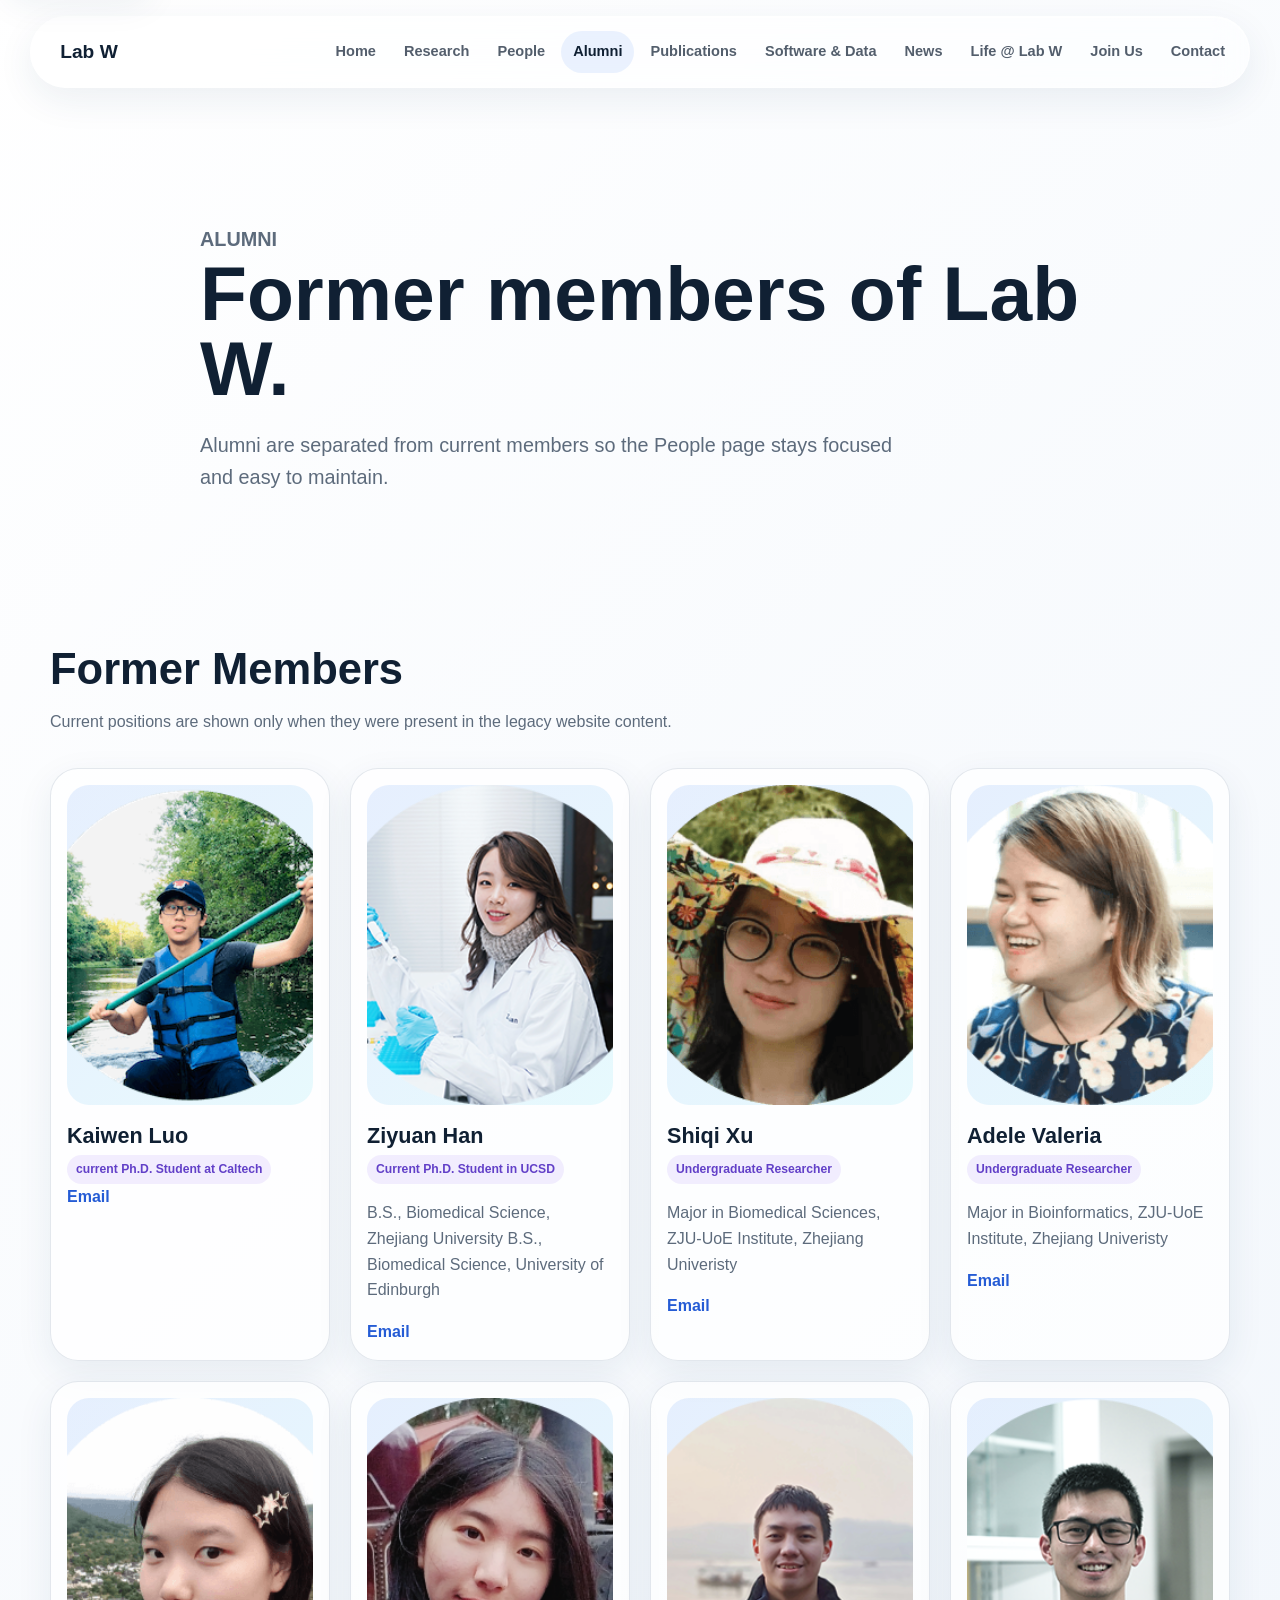
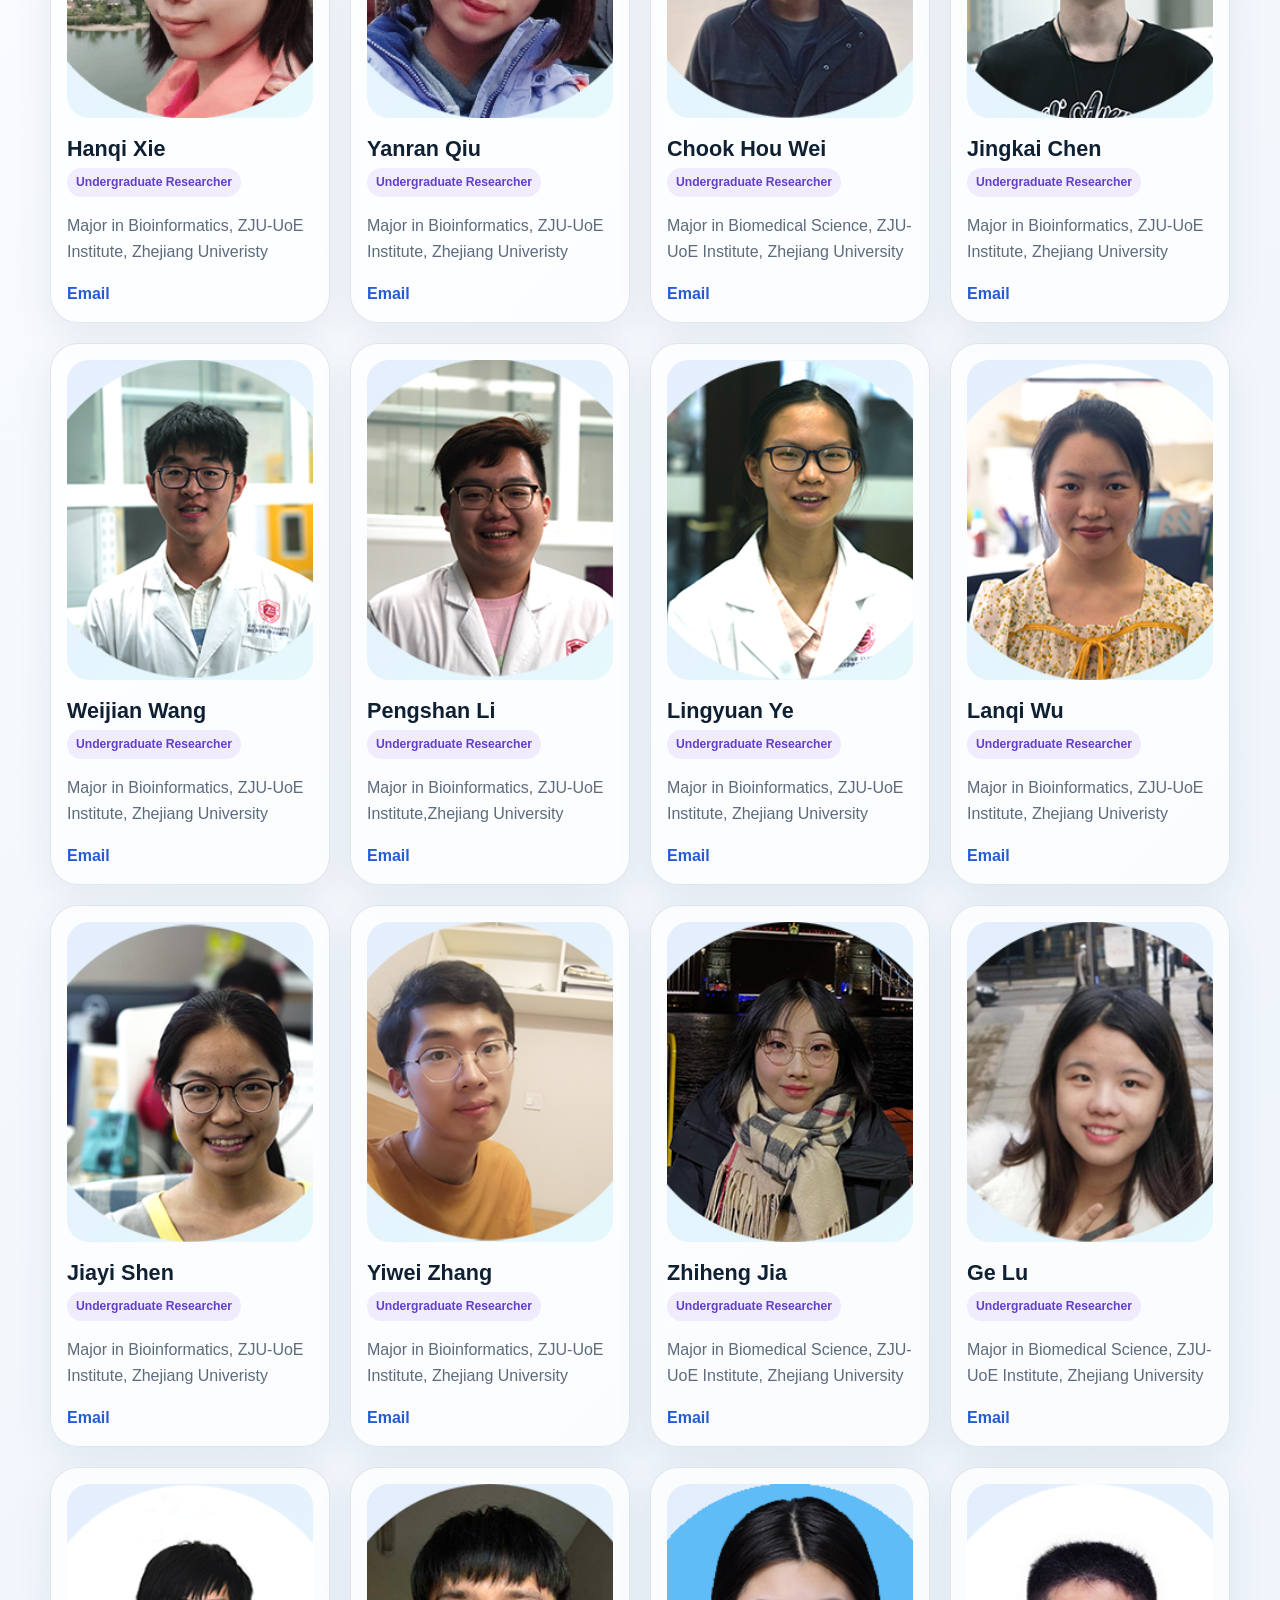
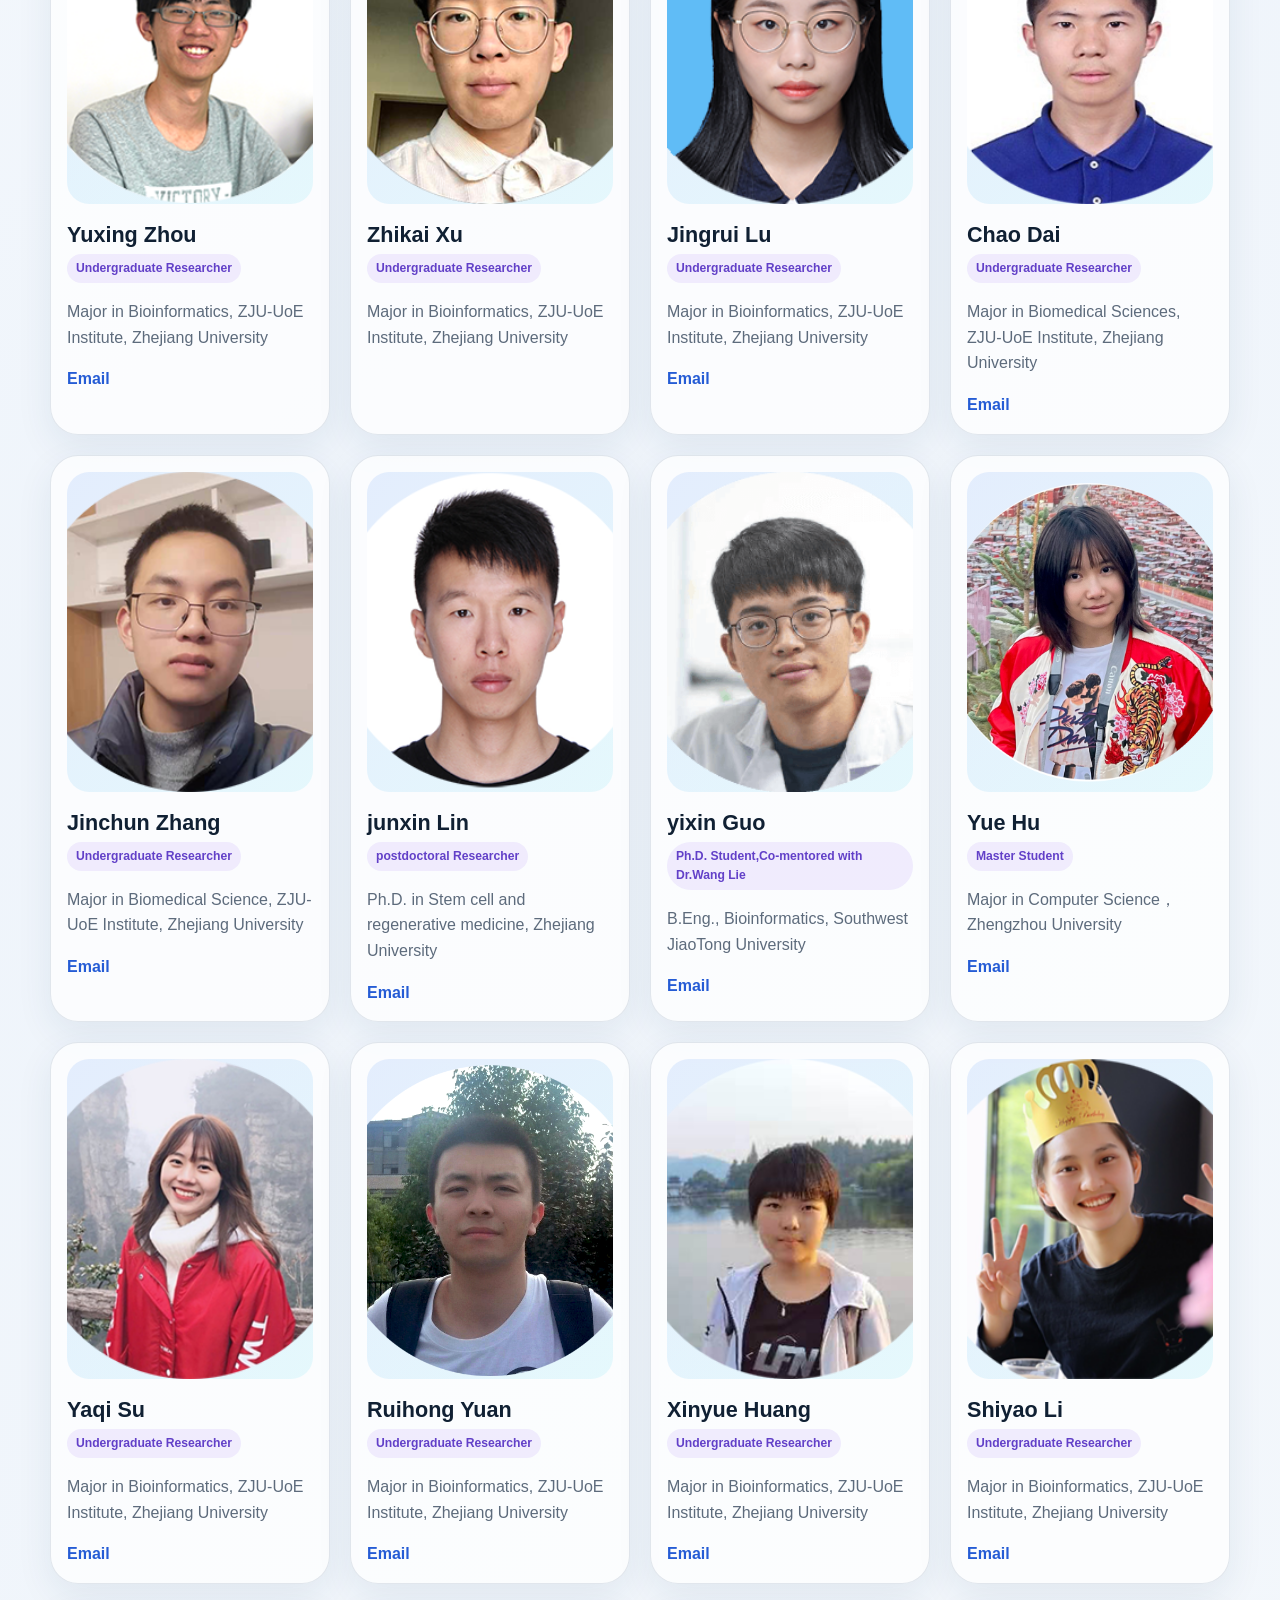
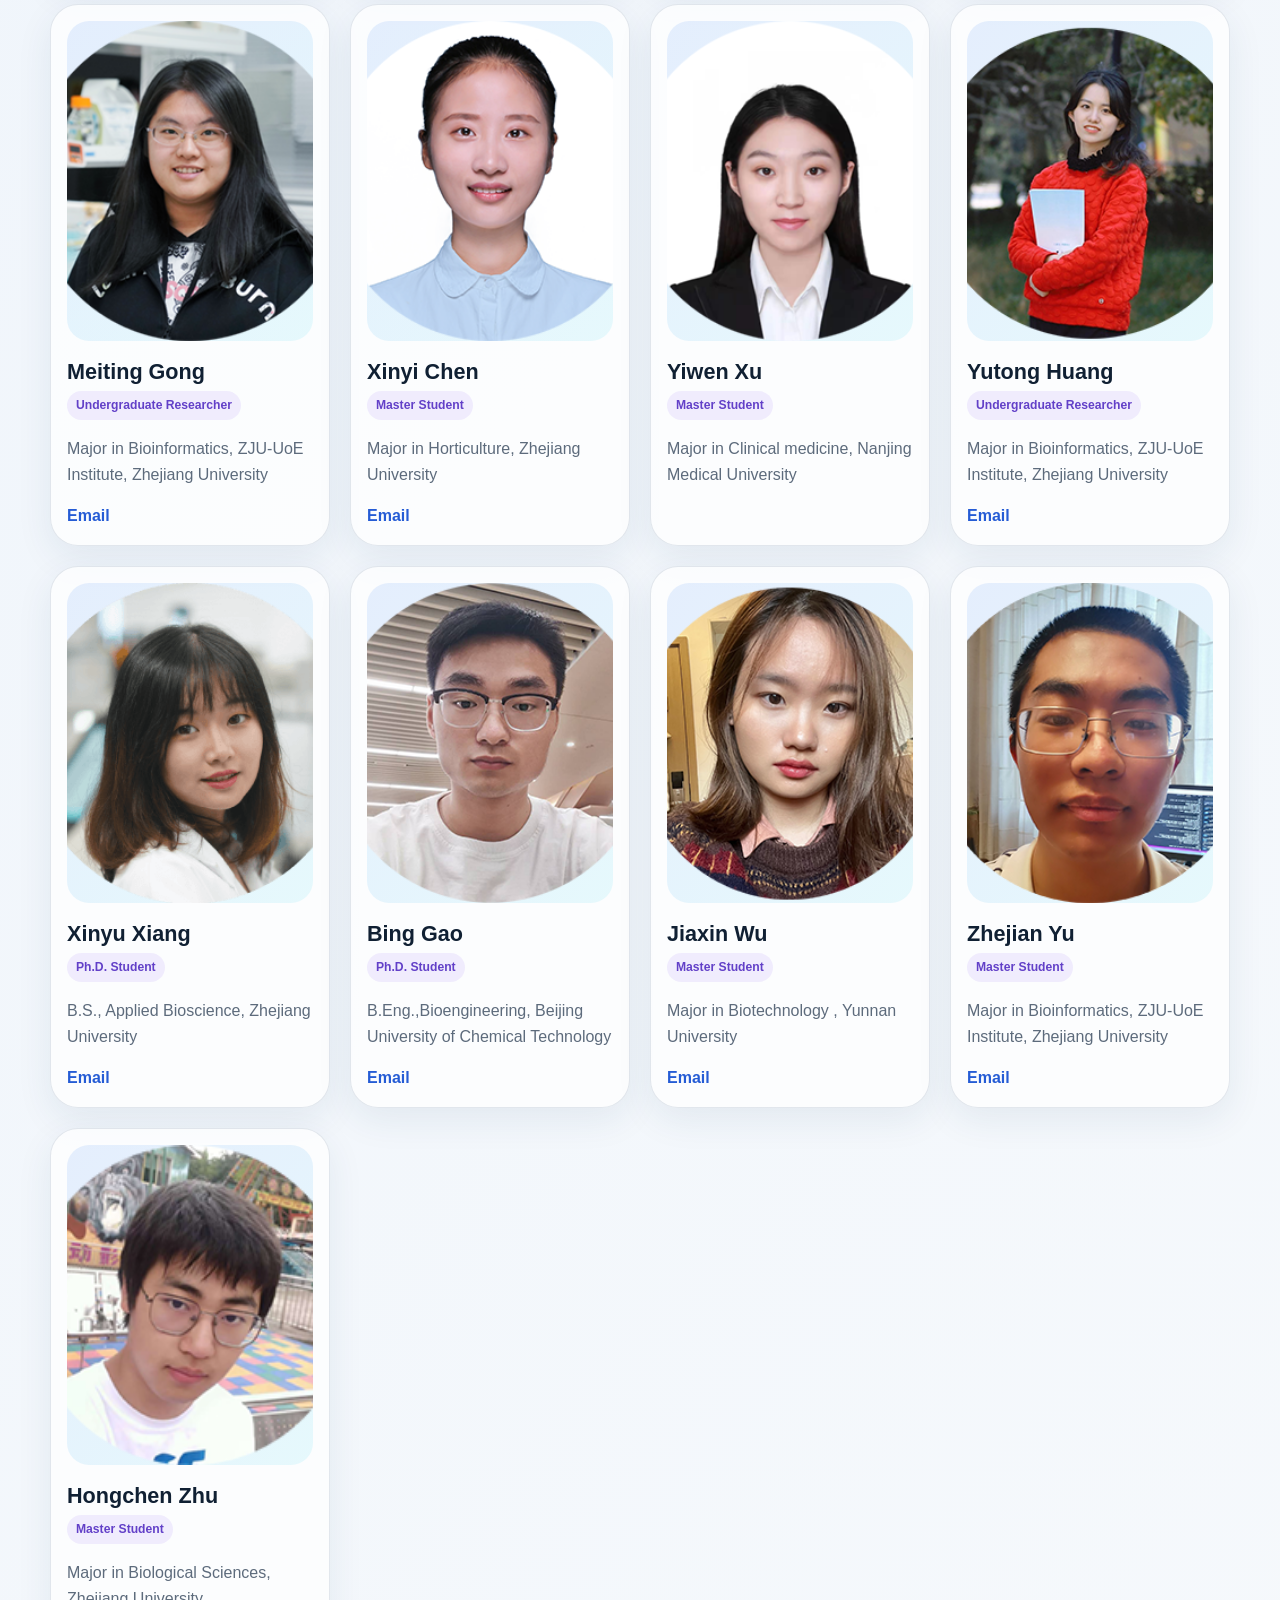
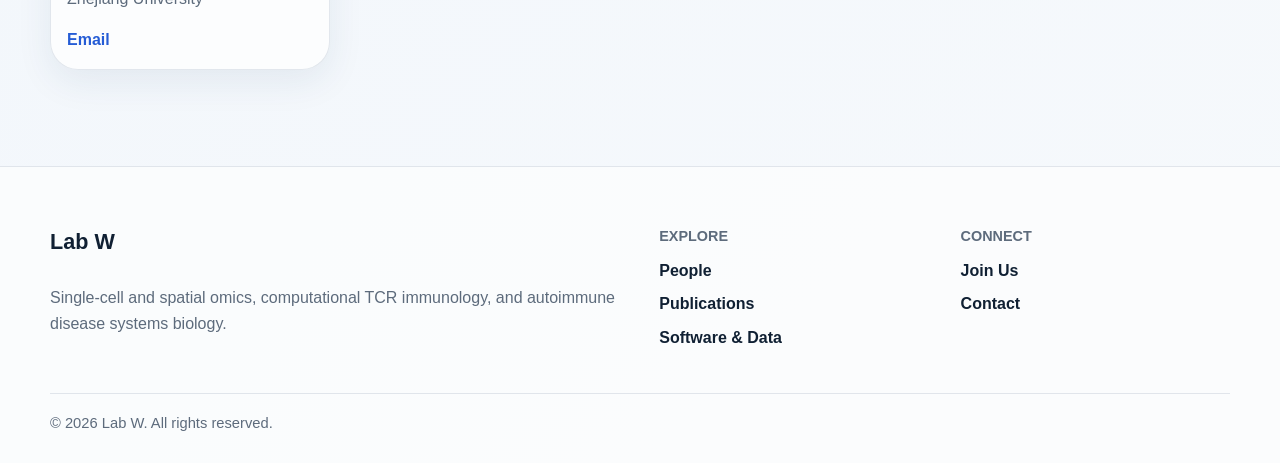
==== alumni.html @ 612c0d0c "Update Webpage v1" ====
<!doctype html>
<html lang="en">
  <head>
    <meta charset="utf-8">
    <meta name="viewport" content="width=device-width, initial-scale=1">
    <title>Alumni | Lab W</title>
    <meta name="description" content="Former members and alumni of Lab W.">
    <link rel="shortcut icon" href="img/lab_logo_19AFDD_200x200.png">
    <link rel="stylesheet" href="css/labw-modern.css">
    <script src="js/labw-site.js" defer></script>
  </head>
  <body data-page="alumni">
    <a class="skip-link" href="#main">Skip to content</a>
    <header class="site-header" data-site-header><nav class="nav-shell labw-glass-subtle" aria-label="Main navigation"><a class="wordmark" href="index.html">Lab W</a><button class="nav-toggle" type="button" aria-label="Open navigation" aria-expanded="false" aria-controls="site-nav"><span></span><span></span><span></span></button><div class="site-nav" id="site-nav"><a href="index.html">Home</a><a href="research.html">Research</a><a href="people.html">People</a><a href="alumni.html">Alumni</a><a href="publications.html">Publications</a><a href="software.html">Software &amp; Data</a><a href="news.html">News</a><a href="life.html">Life @ Lab W</a><a href="join.html">Join Us</a><a href="contact.html">Contact</a></div></nav></header>
    <main id="main">
      <section class="page-hero section-band"><div class="container narrow"><p class="eyebrow">Alumni</p><h1>Former members of Lab W.</h1><p>Alumni are separated from current members so the People page stays focused and easy to maintain.</p></div></section>
      <section class="section-band"><div class="container"><div class="section-heading"><h2>Former Members</h2><p>Current positions are shown only when they were present in the legacy website content.</p></div><div id="alumni-list" class="people-grid"><p class="fallback">Loading alumni...</p></div></div></section>
    </main>
    <footer class="site-footer"><div class="container footer-grid"><div><a class="footer-brand" href="index.html">Lab W</a><p>Single-cell and spatial omics, computational TCR immunology, and autoimmune disease systems biology.</p></div><div><h2>Explore</h2><a href="people.html">People</a><a href="publications.html">Publications</a><a href="software.html">Software &amp; Data</a></div><div><h2>Connect</h2><a href="join.html">Join Us</a><a href="contact.html">Contact</a></div></div><div class="container footer-bottom"><span>© <span data-current-year>2026</span> Lab W. All rights reserved.</span></div></footer>
  </body>
</html>
---- css/labw-modern.css ----
:root {
  --labw-bg: #f7f9fc;
  --labw-bg-soft: #eef4fb;
  --labw-text: #102033;
  --labw-muted: #5d6b7c;
  --labw-line: rgba(34, 68, 110, 0.12);
  --labw-blue: #3b82f6;
  --labw-cyan: #22d3ee;
  --labw-violet: #8b5cf6;
  --labw-green: #14b8a6;
  --labw-glass: rgba(255, 255, 255, 0.58);
  --labw-glass-strong: rgba(255, 255, 255, 0.78);
  --labw-shadow: 0 24px 70px rgba(35, 58, 95, 0.14);
  --labw-shadow-soft: 0 12px 36px rgba(30, 58, 100, 0.08);
  --labw-radius-lg: 28px;
  --labw-radius-md: 20px;
  --labw-radius-pill: 999px;
  --labw-max: 1180px;
}

* {
  box-sizing: border-box;
}

html {
  scroll-behavior: smooth;
}

body {
  margin: 0;
  color: var(--labw-text);
  background:
    linear-gradient(135deg, rgba(255,255,255,0.98), rgba(238,244,251,0.9) 48%, rgba(246,249,252,0.96)),
    var(--labw-bg);
  font-family: -apple-system, BlinkMacSystemFont, "Inter", "Segoe UI", "Noto Sans CJK SC", "PingFang SC", "Microsoft YaHei", sans-serif;
  line-height: 1.6;
  letter-spacing: 0;
  min-width: 320px;
}

body.nav-open {
  overflow: hidden;
}

img {
  display: block;
  max-width: 100%;
}

a {
  color: inherit;
  text-decoration: none;
}

a:focus-visible,
button:focus-visible,
input:focus-visible,
select:focus-visible {
  outline: 3px solid rgba(59, 130, 246, 0.45);
  outline-offset: 3px;
}

code {
  padding: 0.1rem 0.35rem;
  border-radius: 7px;
  background: rgba(59, 130, 246, 0.1);
  color: #1e4fd7;
  font-size: 0.92em;
}

.skip-link {
  position: fixed;
  top: 10px;
  left: 10px;
  z-index: 1000;
  transform: translateY(-140%);
  padding: 0.75rem 1rem;
  border-radius: 10px;
  background: #fff;
  color: var(--labw-text);
  box-shadow: var(--labw-shadow-soft);
}

.skip-link:focus {
  transform: translateY(0);
}

.container {
  width: min(var(--labw-max), calc(100% - 40px));
  margin-inline: auto;
}

.container.narrow {
  max-width: 880px;
}

.section-band {
  position: relative;
  padding: 96px 0;
}

.section-soft {
  background:
    linear-gradient(180deg, rgba(255,255,255,0.28), rgba(238,244,251,0.56)),
    linear-gradient(90deg, rgba(59,130,246,0.04), rgba(34,211,238,0.04), rgba(139,92,246,0.04));
}

.labw-glass {
  background: linear-gradient(135deg, rgba(255,255,255,0.82), rgba(255,255,255,0.42));
  backdrop-filter: blur(22px) saturate(150%);
  -webkit-backdrop-filter: blur(22px) saturate(150%);
  border: 1px solid rgba(255,255,255,0.62);
  box-shadow:
    0 20px 60px rgba(30, 58, 100, 0.12),
    inset 0 1px 0 rgba(255,255,255,0.75);
}

.labw-glass-subtle {
  background: rgba(255,255,255,0.54);
  backdrop-filter: blur(14px) saturate(135%);
  -webkit-backdrop-filter: blur(14px) saturate(135%);
  border: 1px solid rgba(255,255,255,0.5);
  box-shadow:
    0 12px 36px rgba(30, 58, 100, 0.08),
    inset 0 1px 0 rgba(255,255,255,0.65);
}

.labw-liquid-border {
  position: relative;
  overflow: hidden;
}

.labw-liquid-border::before {
  content: "";
  position: absolute;
  inset: 0;
  border-radius: inherit;
  padding: 1px;
  background: linear-gradient(135deg, rgba(255,255,255,0.85), rgba(59,130,246,0.18), rgba(139,92,246,0.16), rgba(255,255,255,0.65));
  -webkit-mask:
    linear-gradient(#fff 0 0) content-box,
    linear-gradient(#fff 0 0);
  -webkit-mask-composite: xor;
  mask-composite: exclude;
  pointer-events: none;
}

.site-header {
  position: sticky;
  top: 0;
  z-index: 50;
  padding: 16px 0;
}

.nav-shell {
  width: min(1220px, calc(100% - 32px));
  margin-inline: auto;
  min-height: 64px;
  padding: 10px 12px 10px 18px;
  border-radius: var(--labw-radius-pill);
  display: flex;
  align-items: center;
  gap: 18px;
}

.wordmark,
.footer-brand {
  font-weight: 800;
  letter-spacing: 0;
}

.wordmark {
  flex: 0 0 auto;
  font-size: 1.2rem;
  padding: 0.6rem 0.7rem;
}

.site-nav {
  display: flex;
  align-items: center;
  justify-content: flex-end;
  gap: 4px;
  width: 100%;
}

.site-nav a {
  border-radius: var(--labw-radius-pill);
  padding: 0.58rem 0.75rem;
  color: rgba(16, 32, 51, 0.72);
  font-size: 0.91rem;
  font-weight: 650;
  white-space: nowrap;
  transition: background-color 180ms ease, color 180ms ease, transform 180ms ease;
}

.site-nav a:hover,
.site-nav a[aria-current="page"] {
  background: rgba(59, 130, 246, 0.1);
  color: var(--labw-text);
}

.nav-toggle {
  display: none;
  width: 44px;
  height: 44px;
  margin-left: auto;
  border: 0;
  border-radius: 50%;
  background: rgba(255,255,255,0.72);
  color: var(--labw-text);
  cursor: pointer;
}

.nav-toggle span {
  display: block;
  width: 18px;
  height: 2px;
  margin: 4px auto;
  border-radius: 2px;
  background: currentColor;
  transition: transform 180ms ease, opacity 180ms ease;
}

.nav-toggle[aria-expanded="true"] span:nth-child(1) {
  transform: translateY(6px) rotate(45deg);
}

.nav-toggle[aria-expanded="true"] span:nth-child(2) {
  opacity: 0;
}

.nav-toggle[aria-expanded="true"] span:nth-child(3) {
  transform: translateY(-6px) rotate(-45deg);
}

.hero {
  min-height: calc(100vh - 96px);
  display: grid;
  align-items: center;
  padding-top: 56px;
  overflow: hidden;
}

.hero-bg {
  position: absolute;
  inset: -80px 0 auto 0;
  height: 760px;
  pointer-events: none;
  background:
    linear-gradient(120deg, rgba(59,130,246,0.13), rgba(34,211,238,0.1) 42%, rgba(139,92,246,0.1)),
    linear-gradient(180deg, rgba(255,255,255,0.95), rgba(247,249,252,0));
  clip-path: polygon(0 0, 100% 0, 100% 82%, 0 100%);
}

.hero-grid {
  position: relative;
  display: grid;
  grid-template-columns: minmax(0, 1fr) minmax(360px, 0.82fr);
  align-items: center;
  gap: 56px;
}

.eyebrow,
.section-kicker {
  margin: 0 0 14px;
  color: #2760d8;
  font-size: 0.78rem;
  font-weight: 800;
  letter-spacing: 0;
  text-transform: uppercase;
}

.hero h1,
.page-hero h1 {
  margin: 0;
  font-size: clamp(3.9rem, 9vw, 8.6rem);
  line-height: 0.88;
  letter-spacing: 0;
}

.hero-headline {
  margin: 26px 0 0;
  max-width: 760px;
  font-size: clamp(2.1rem, 4vw, 4.25rem);
  line-height: 1.02;
  font-weight: 790;
  letter-spacing: 0;
}

.hero-subtitle,
.page-hero p {
  max-width: 720px;
  margin: 24px 0 0;
  color: var(--labw-muted);
  font-size: clamp(1.02rem, 1.6vw, 1.24rem);
}

.hero-actions,
.card-actions {
  display: flex;
  flex-wrap: wrap;
  gap: 12px;
  margin-top: 32px;
}

.button {
  min-height: 44px;
  display: inline-flex;
  align-items: center;
  justify-content: center;
  border-radius: var(--labw-radius-pill);
  padding: 0.8rem 1.1rem;
  font-weight: 760;
  transition: transform 190ms ease, box-shadow 190ms ease, background-color 190ms ease;
}

.button:hover,
.feature-card:hover,
.resource-card:hover,
.person-card:hover,
.news-card:hover,
.publication-card:hover,
.gallery-item:hover {
  transform: translateY(-4px);
}

.button-primary {
  background: linear-gradient(135deg, var(--labw-blue), #5b6cff);
  color: white;
  box-shadow: 0 14px 30px rgba(59, 130, 246, 0.28);
}

.button-secondary {
  background: rgba(255,255,255,0.76);
  border: 1px solid var(--labw-line);
  color: var(--labw-text);
}

.button-ghost,
.text-link {
  color: #255cd5;
  font-weight: 760;
}

.atlas-visual {
  position: relative;
  min-height: 520px;
  border-radius: 34px;
}

.atlas-visual svg {
  width: 100%;
  height: 100%;
  min-height: 430px;
  opacity: 0.96;
}

.atlas-spots circle {
  fill: rgba(59, 130, 246, 0.56);
  filter: drop-shadow(0 10px 14px rgba(59,130,246,0.16));
}

.atlas-spots circle:nth-child(3n) {
  fill: rgba(34, 211, 238, 0.58);
}

.atlas-spots circle:nth-child(4n) {
  fill: rgba(139, 92, 246, 0.5);
}

.atlas-mini circle {
  fill: rgba(16, 32, 51, 0.24);
}

.atlas-label,
.atlas-panel {
  position: absolute;
  border: 1px solid rgba(255,255,255,0.68);
  background: rgba(255,255,255,0.7);
  backdrop-filter: blur(10px) saturate(140%);
  -webkit-backdrop-filter: blur(10px) saturate(140%);
  box-shadow: var(--labw-shadow-soft);
}

.atlas-label {
  border-radius: var(--labw-radius-pill);
  padding: 0.48rem 0.74rem;
  color: rgba(16,32,51,0.72);
  font-size: 0.84rem;
  font-weight: 760;
}

.label-one { top: 18%; left: 12%; }
.label-two { top: 13%; right: 14%; }
.label-three { bottom: 28%; left: 18%; }
.label-four { bottom: 17%; right: 16%; }

.atlas-panel {
  border-radius: 18px;
  padding: 0.85rem 1rem;
}

.atlas-panel span {
  display: block;
  color: var(--labw-muted);
  font-size: 0.78rem;
}

.atlas-panel strong {
  display: block;
  margin-top: 2px;
  font-size: 0.98rem;
}

.panel-one { top: 30%; right: 8%; }
.panel-two { bottom: 9%; left: 10%; }

.section-heading {
  max-width: 820px;
  margin-bottom: 34px;
}

.section-heading.split {
  max-width: none;
  display: flex;
  justify-content: space-between;
  align-items: end;
  gap: 24px;
}

.section-heading h2,
.people-preview h2,
.join-preview h2,
.legacy-note h2 {
  margin: 0;
  font-size: clamp(2rem, 3.4vw, 3.3rem);
  line-height: 1.08;
  letter-spacing: 0;
}

.section-heading p,
.people-preview p,
.join-preview p,
.legacy-note p {
  color: var(--labw-muted);
}

.feature-grid,
.card-grid,
.news-grid,
.people-grid,
.gallery-grid,
.compact-grid,
.join-grid,
.contact-grid,
.research-related-grid {
  display: grid;
  gap: 20px;
}

.feature-grid.three,
.card-grid,
.news-grid {
  grid-template-columns: repeat(3, minmax(0, 1fr));
}

.feature-card,
.resource-card,
.person-card,
.news-card,
.publication-card,
.gallery-album,
.gallery-item,
.research-direction,
.legacy-note,
.people-preview,
.join-preview,
.join-grid > article,
.contact-grid > article {
  border-radius: var(--labw-radius-lg);
  transition: transform 200ms ease, box-shadow 200ms ease;
}

.feature-card,
.resource-card,
.news-card,
.publication-card,
.legacy-note,
.people-preview,
.join-preview,
.join-grid > article,
.contact-grid > article {
  padding: 28px;
}

.feature-card {
  position: relative;
  min-height: 300px;
}

.card-mark {
  display: inline-flex;
  align-items: center;
  justify-content: center;
  width: 44px;
  height: 44px;
  border-radius: 15px;
  background: rgba(59,130,246,0.1);
  color: #2459cf;
  font-weight: 820;
}

.feature-card h3,
.resource-card h3,
.news-card h3,
.publication-card h3,
.person-card h3,
.research-direction h2 {
  margin: 18px 0 10px;
  font-size: 1.35rem;
  line-height: 1.2;
}

.feature-card p,
.resource-card p,
.news-card p,
.publication-card p,
.person-card p {
  color: var(--labw-muted);
}

.focus-pill,
.tag-row span,
.publication-tags span,
.resource-card .type,
.news-card .date,
.person-role,
.todo-note {
  display: inline-flex;
  align-items: center;
  width: fit-content;
  border-radius: var(--labw-radius-pill);
  padding: 0.3rem 0.56rem;
  background: rgba(59,130,246,0.1);
  color: #255cd5;
  font-size: 0.76rem;
  font-weight: 760;
}

.focus-pill {
  position: absolute;
  top: 24px;
  right: 24px;
  background: rgba(20,184,166,0.14);
  color: #0d8076;
}

.tag-row,
.publication-tags,
.resource-tags {
  display: flex;
  flex-wrap: wrap;
  gap: 8px;
  margin: 18px 0;
}

.feature-card a,
.resource-card a,
.publication-card a,
.news-card a,
.person-links a,
.link-list a {
  color: #255cd5;
  font-weight: 760;
}

.publication-preview {
  display: grid;
  grid-template-columns: repeat(2, minmax(0, 1fr));
  gap: 18px;
}

.publication-card {
  border: 1px solid var(--labw-line);
  background: rgba(255,255,255,0.72);
}

.publication-card h3 {
  margin-top: 0;
  font-size: 1.1rem;
}

.publication-meta {
  color: var(--labw-muted);
  font-weight: 650;
}

.publication-list {
  display: grid;
  gap: 16px;
  margin-top: 24px;
}

.publication-list .publication-card {
  padding: 24px;
}

.resource-card {
  min-height: 270px;
}

.resource-card .type {
  background: rgba(34,211,238,0.13);
  color: #0a7182;
}

.news-card {
  min-height: 230px;
}

.news-card img,
.gallery-item img {
  width: 100%;
  aspect-ratio: 16 / 10;
  object-fit: cover;
  border-radius: 18px;
  margin-bottom: 16px;
  background: var(--labw-bg-soft);
}

.compact-grid {
  grid-template-columns: 1.15fr 0.85fr;
}

.page-hero {
  padding: 96px 0 56px;
}

.page-hero h1 {
  font-size: clamp(2.7rem, 6vw, 5.7rem);
  line-height: 0.98;
}

.research-stack {
  display: grid;
  gap: 24px;
}

.research-direction {
  display: grid;
  grid-template-columns: 78px 1fr;
  gap: 24px;
  padding: 32px;
}

.direction-index {
  width: 60px;
  height: 60px;
  border-radius: 18px;
  display: grid;
  place-items: center;
  background: rgba(59,130,246,0.1);
  color: #2459cf;
  font-weight: 840;
}

.research-core .direction-index {
  background: rgba(20,184,166,0.13);
  color: #0d8076;
}

.direction-grid {
  display: grid;
  grid-template-columns: repeat(2, minmax(0, 1fr));
  gap: 18px;
  margin-top: 24px;
}

.direction-grid h3,
.research-related-grid h3,
.join-grid h2,
.contact-grid h2 {
  margin: 0 0 8px;
  font-size: 1rem;
}

.direction-grid p {
  margin: 0;
  color: var(--labw-muted);
}

.research-related-grid {
  grid-template-columns: repeat(2, minmax(0, 1fr));
}

.mini-list {
  display: grid;
  gap: 12px;
}

.mini-item {
  padding: 18px;
  border-radius: 18px;
  background: rgba(255,255,255,0.72);
  border: 1px solid var(--labw-line);
}

.people-group {
  margin-bottom: 46px;
}

.people-group h2 {
  margin: 0 0 20px;
  font-size: clamp(1.65rem, 3vw, 2.35rem);
}

.people-grid {
  grid-template-columns: repeat(4, minmax(0, 1fr));
}

.person-card {
  padding: 16px;
  background: rgba(255,255,255,0.72);
  border: 1px solid var(--labw-line);
  box-shadow: var(--labw-shadow-soft);
}

.person-photo,
.person-placeholder {
  width: 100%;
  aspect-ratio: 1 / 1;
  border-radius: 22px;
  object-fit: cover;
  background: linear-gradient(135deg, rgba(59,130,246,0.12), rgba(34,211,238,0.1));
}

.person-placeholder {
  display: grid;
  place-items: center;
  color: #255cd5;
  font-size: 2rem;
  font-weight: 820;
}

.person-card h3 {
  margin-bottom: 6px;
}

.person-role {
  background: rgba(139,92,246,0.1);
  color: #6240c8;
}

.person-links {
  display: flex;
  flex-wrap: wrap;
  gap: 10px;
}

.show-more {
  margin-top: 18px;
}

.filters {
  display: grid;
  grid-template-columns: 1.4fr minmax(150px, 0.45fr) minmax(180px, 0.65fr);
  gap: 12px;
  align-items: end;
  padding: 18px;
  border-radius: 24px;
}

.filters label {
  position: absolute;
  width: 1px;
  height: 1px;
  overflow: hidden;
  clip: rect(0 0 0 0);
}

.filters input,
.filters select {
  width: 100%;
  min-height: 46px;
  border: 1px solid var(--labw-line);
  border-radius: var(--labw-radius-pill);
  padding: 0 1rem;
  background: rgba(255,255,255,0.82);
  color: var(--labw-text);
  font: inherit;
}

.news-list {
  display: grid;
  gap: 14px;
  margin-top: 24px;
}

.news-list .news-card {
  min-height: auto;
  display: grid;
  grid-template-columns: 180px 1fr;
  gap: 18px;
  align-items: start;
}

.news-list .news-card:not(:has(img)) {
  display: block;
}

.gallery-album {
  margin-bottom: 54px;
}

.gallery-album h2 {
  margin: 0 0 8px;
  font-size: clamp(1.7rem, 3vw, 2.45rem);
}

.gallery-album p {
  color: var(--labw-muted);
}

.gallery-grid {
  grid-template-columns: repeat(4, minmax(0, 1fr));
  margin-top: 20px;
}

.gallery-item {
  padding: 10px;
  background: rgba(255,255,255,0.65);
  border: 1px solid var(--labw-line);
  box-shadow: var(--labw-shadow-soft);
}

.gallery-item img {
  aspect-ratio: 1 / 0.78;
  margin: 0;
}

.gallery-caption {
  padding: 10px 4px 4px;
  color: var(--labw-muted);
  font-size: 0.92rem;
}

.join-grid,
.contact-grid {
  grid-template-columns: repeat(3, minmax(0, 1fr));
}

.join-apply {
  grid-column: span 1;
}

.check-list {
  margin: 14px 0 0;
  padding: 0;
  list-style: none;
  display: grid;
  gap: 10px;
}

.check-list li {
  position: relative;
  padding-left: 24px;
  color: var(--labw-muted);
}

.check-list li::before {
  content: "";
  position: absolute;
  left: 0;
  top: 0.6em;
  width: 10px;
  height: 10px;
  border-radius: 50%;
  background: linear-gradient(135deg, var(--labw-blue), var(--labw-cyan));
}

.contact-grid {
  grid-template-columns: 1fr 1fr;
}

.link-list {
  display: grid;
  gap: 12px;
}

.fallback,
.empty-state,
.todo-note {
  color: var(--labw-muted);
}

.site-footer {
  padding: 58px 0 28px;
  background: rgba(255,255,255,0.62);
  border-top: 1px solid var(--labw-line);
}

.footer-grid {
  display: grid;
  grid-template-columns: 1.5fr 0.7fr 0.7fr;
  gap: 32px;
}

.footer-brand {
  display: inline-flex;
  margin-bottom: 10px;
  font-size: 1.35rem;
}

.site-footer h2 {
  margin: 0 0 10px;
  font-size: 0.9rem;
  text-transform: uppercase;
  color: var(--labw-muted);
}

.site-footer p,
.footer-bottom {
  color: var(--labw-muted);
}

.site-footer a:not(.footer-brand) {
  display: block;
  margin: 8px 0;
  color: var(--labw-text);
  font-weight: 650;
}

.footer-bottom {
  margin-top: 34px;
  padding-top: 18px;
  border-top: 1px solid var(--labw-line);
  font-size: 0.92rem;
}

@media (max-width: 1120px) {
  .site-nav a {
    padding-inline: 0.55rem;
    font-size: 0.86rem;
  }

  .hero-grid {
    grid-template-columns: 1fr;
  }

  .atlas-visual {
    min-height: 420px;
  }

  .people-grid,
  .gallery-grid {
    grid-template-columns: repeat(3, minmax(0, 1fr));
  }
}

@media (max-width: 900px) {
  .section-band {
    padding: 72px 0;
  }

  .site-header {
    padding: 10px 0;
  }

  .nav-shell {
    border-radius: 24px;
    align-items: flex-start;
    flex-wrap: wrap;
  }

  .nav-toggle {
    display: block;
  }

  .site-nav {
    display: none;
    width: 100%;
    padding: 8px 0 4px;
  }

  body.nav-open .site-nav {
    display: grid;
    gap: 4px;
  }

  .site-nav a {
    min-height: 44px;
    padding: 0.76rem 0.85rem;
    font-size: 1rem;
  }

  .feature-grid.three,
  .card-grid,
  .news-grid,
  .publication-preview,
  .compact-grid,
  .research-related-grid,
  .join-grid,
  .contact-grid {
    grid-template-columns: 1fr;
  }

  .section-heading.split {
    display: block;
  }

  .section-heading.split .text-link {
    display: inline-flex;
    margin-top: 12px;
  }

  .direction-grid,
  .filters {
    grid-template-columns: 1fr;
  }

  .news-list .news-card {
    display: block;
  }

  .news-list .news-card img {
    max-width: 100%;
  }

  .footer-grid {
    grid-template-columns: 1fr;
  }
}

@media (max-width: 640px) {
  .container {
    width: min(100% - 28px, var(--labw-max));
  }

  .hero {
    min-height: auto;
    padding-top: 42px;
  }

  .hero h1 {
    font-size: clamp(3.25rem, 18vw, 5.2rem);
  }

  .hero-headline {
    font-size: clamp(2rem, 10vw, 3rem);
  }

  .hero-actions {
    flex-direction: column;
  }

  .button {
    width: 100%;
  }

  .atlas-visual {
    min-height: 360px;
    border-radius: 24px;
  }

  .atlas-panel {
    display: none;
  }

  .atlas-label {
    font-size: 0.72rem;
  }

  .people-grid,
  .gallery-grid {
    grid-template-columns: repeat(2, minmax(0, 1fr));
  }

  .research-direction {
    grid-template-columns: 1fr;
    padding: 24px;
  }

  .feature-card,
  .resource-card,
  .news-card,
  .publication-card,
  .legacy-note,
  .people-preview,
  .join-preview,
  .join-grid > article,
  .contact-grid > article {
    padding: 22px;
  }
}

@media (max-width: 460px) {
  .people-grid,
  .gallery-grid {
    grid-template-columns: 1fr;
  }

  .page-hero h1 {
    font-size: clamp(2.45rem, 13vw, 3.4rem);
  }
}

@media (prefers-reduced-motion: reduce) {
  *,
  *::before,
  *::after {
    animation-duration: 0.001ms !important;
    animation-iteration-count: 1 !important;
    scroll-behavior: auto !important;
    transition-duration: 0.001ms !important;
  }
}
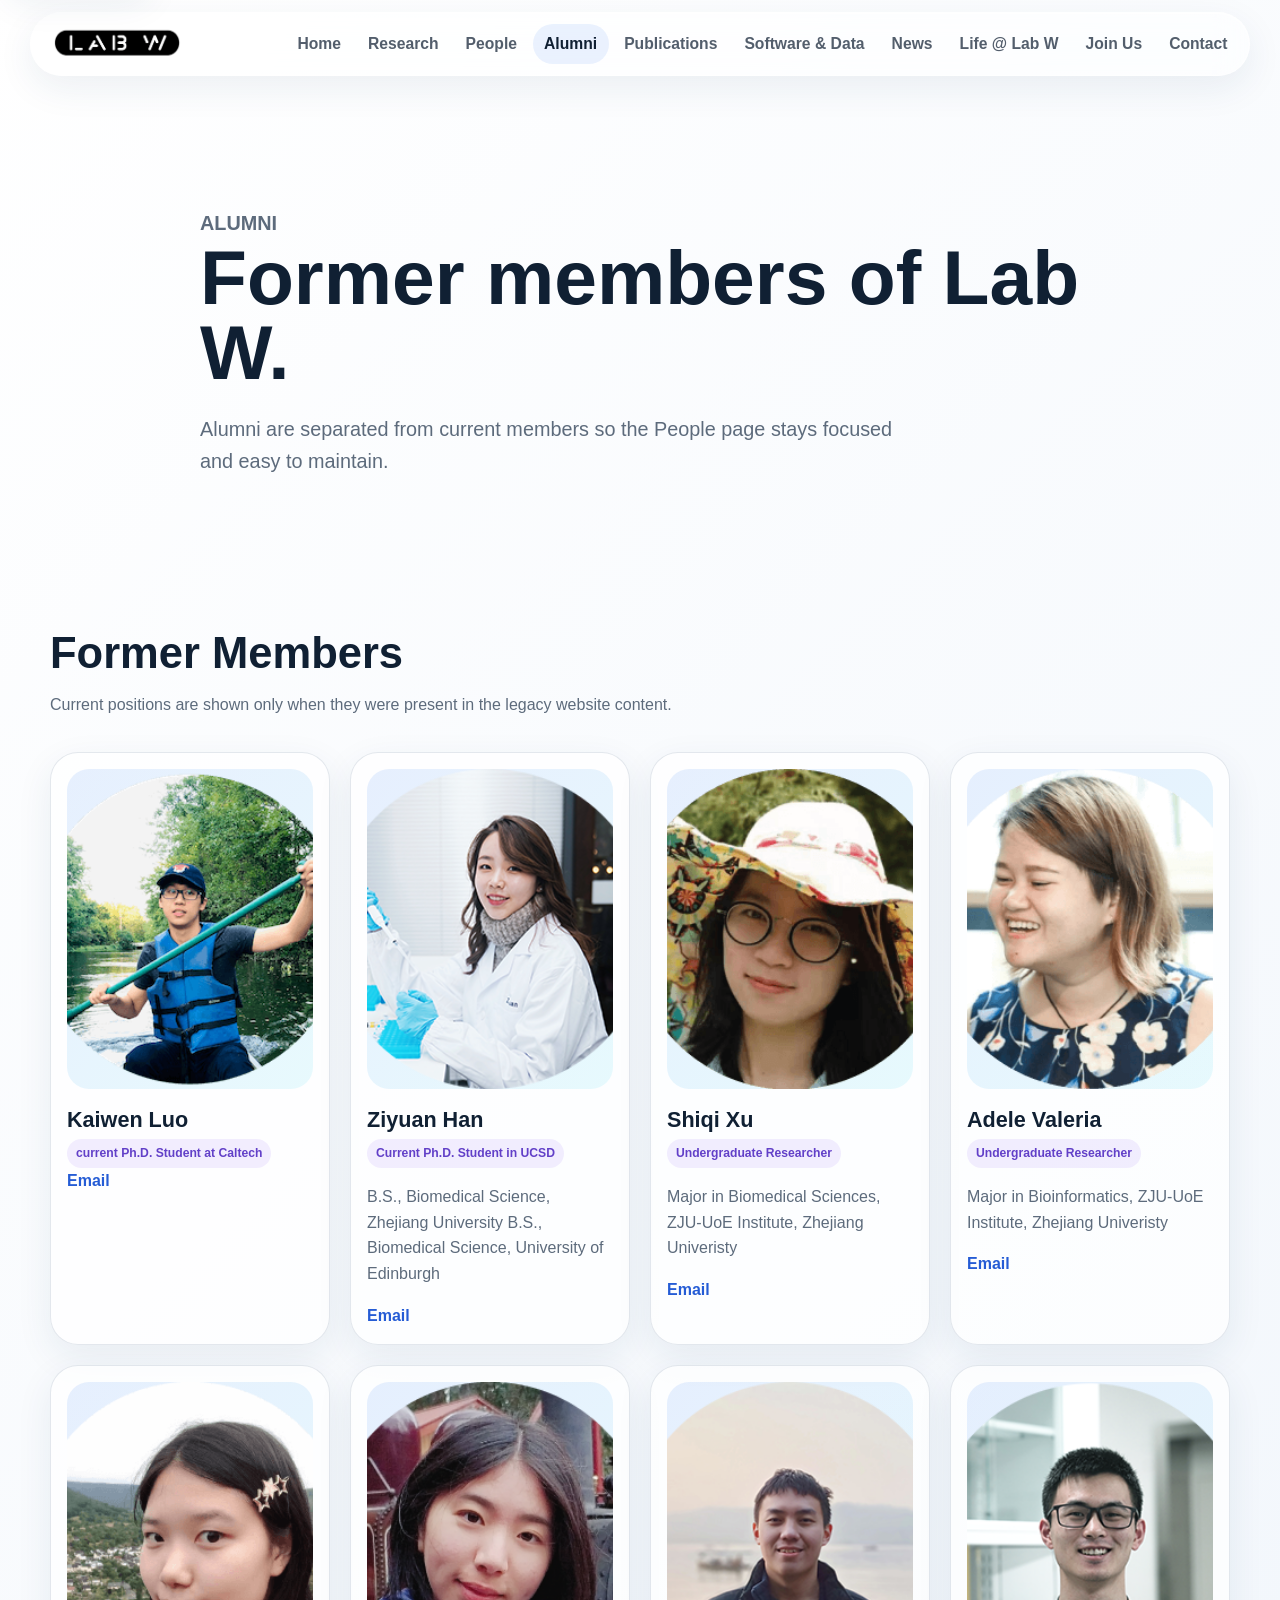
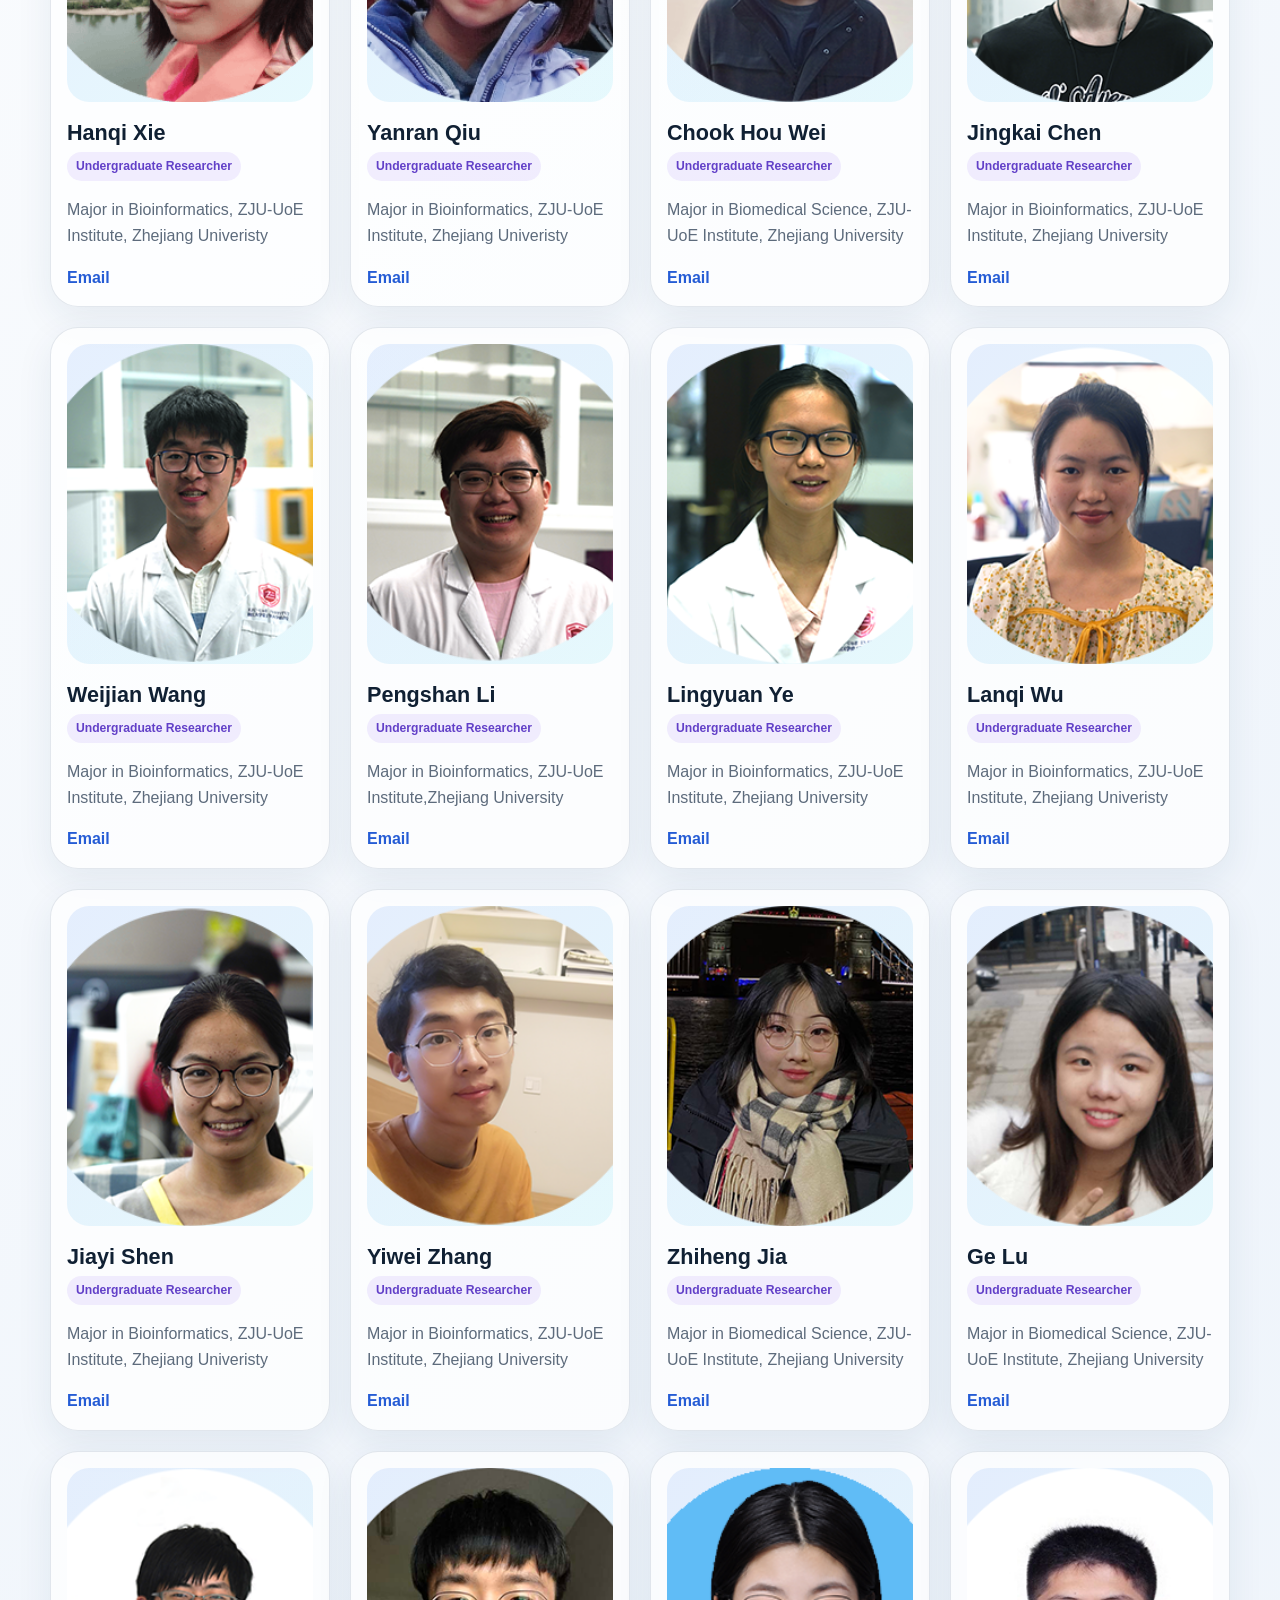
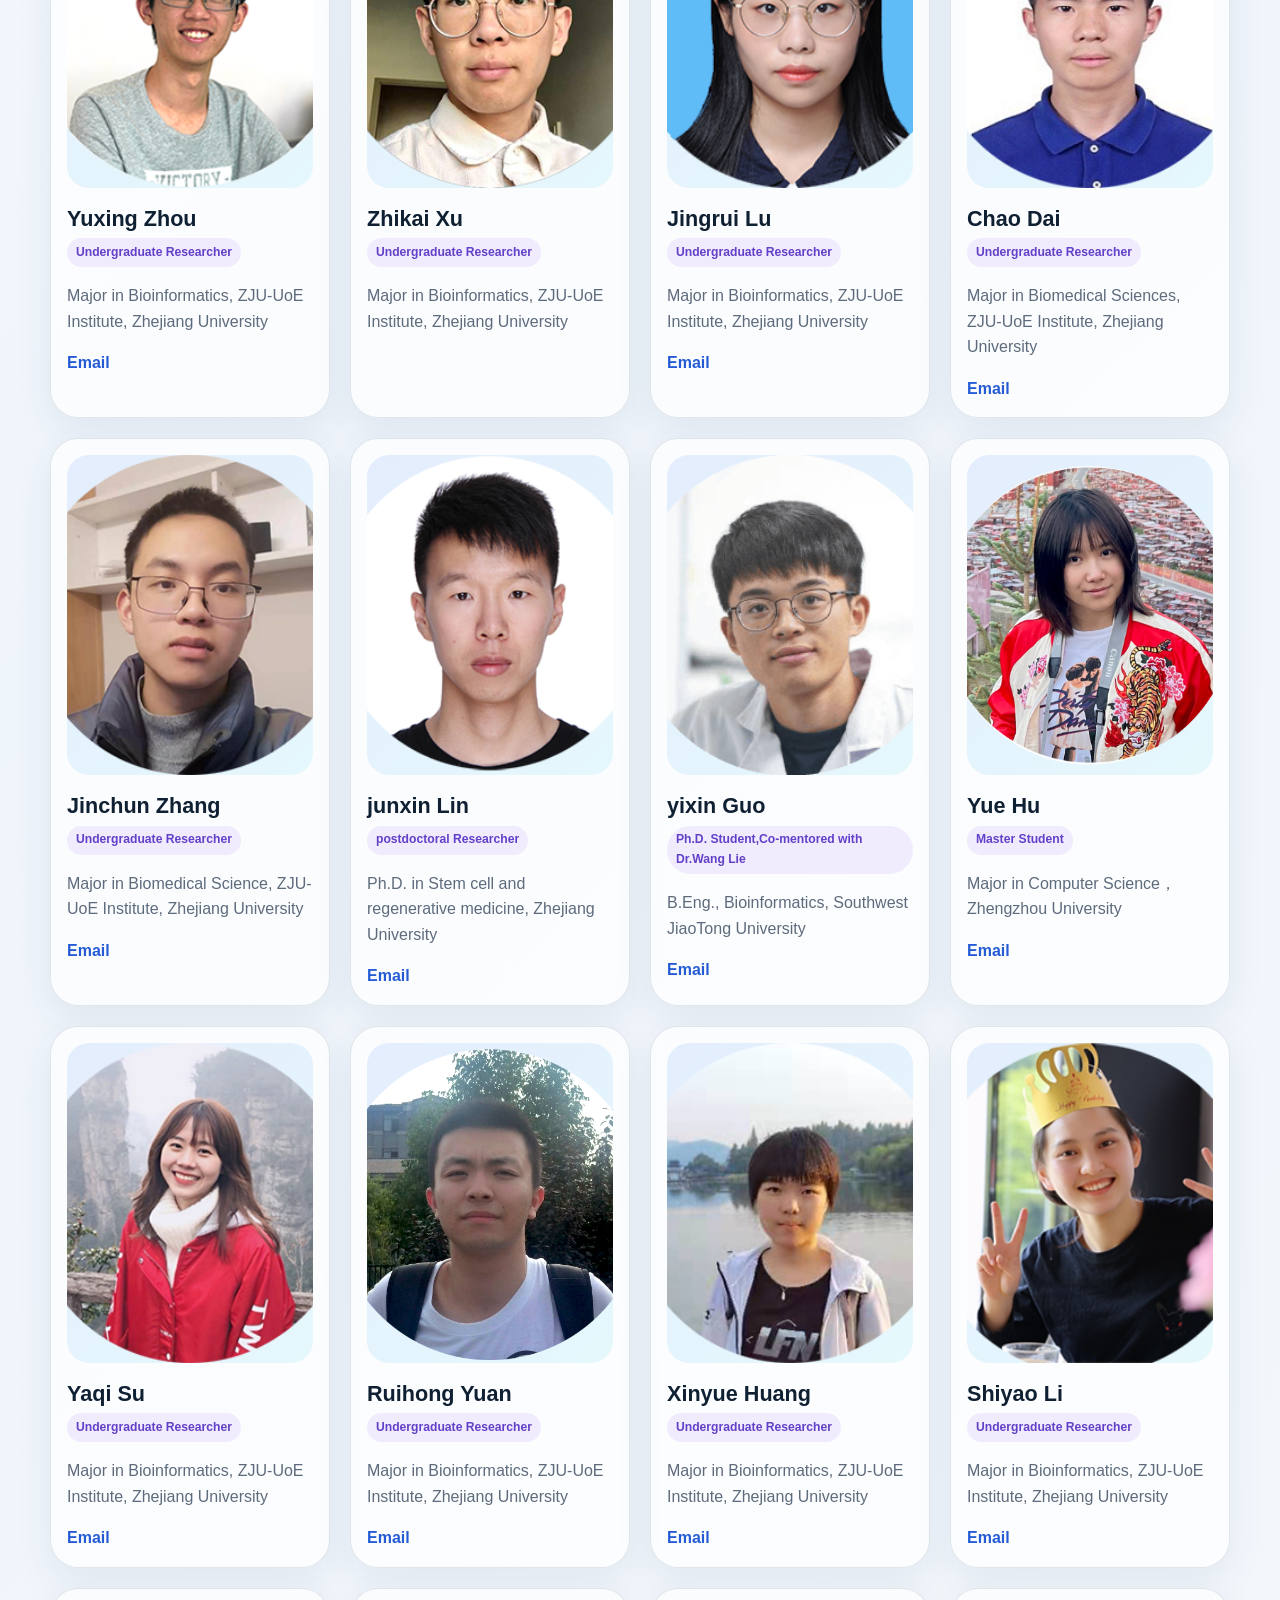
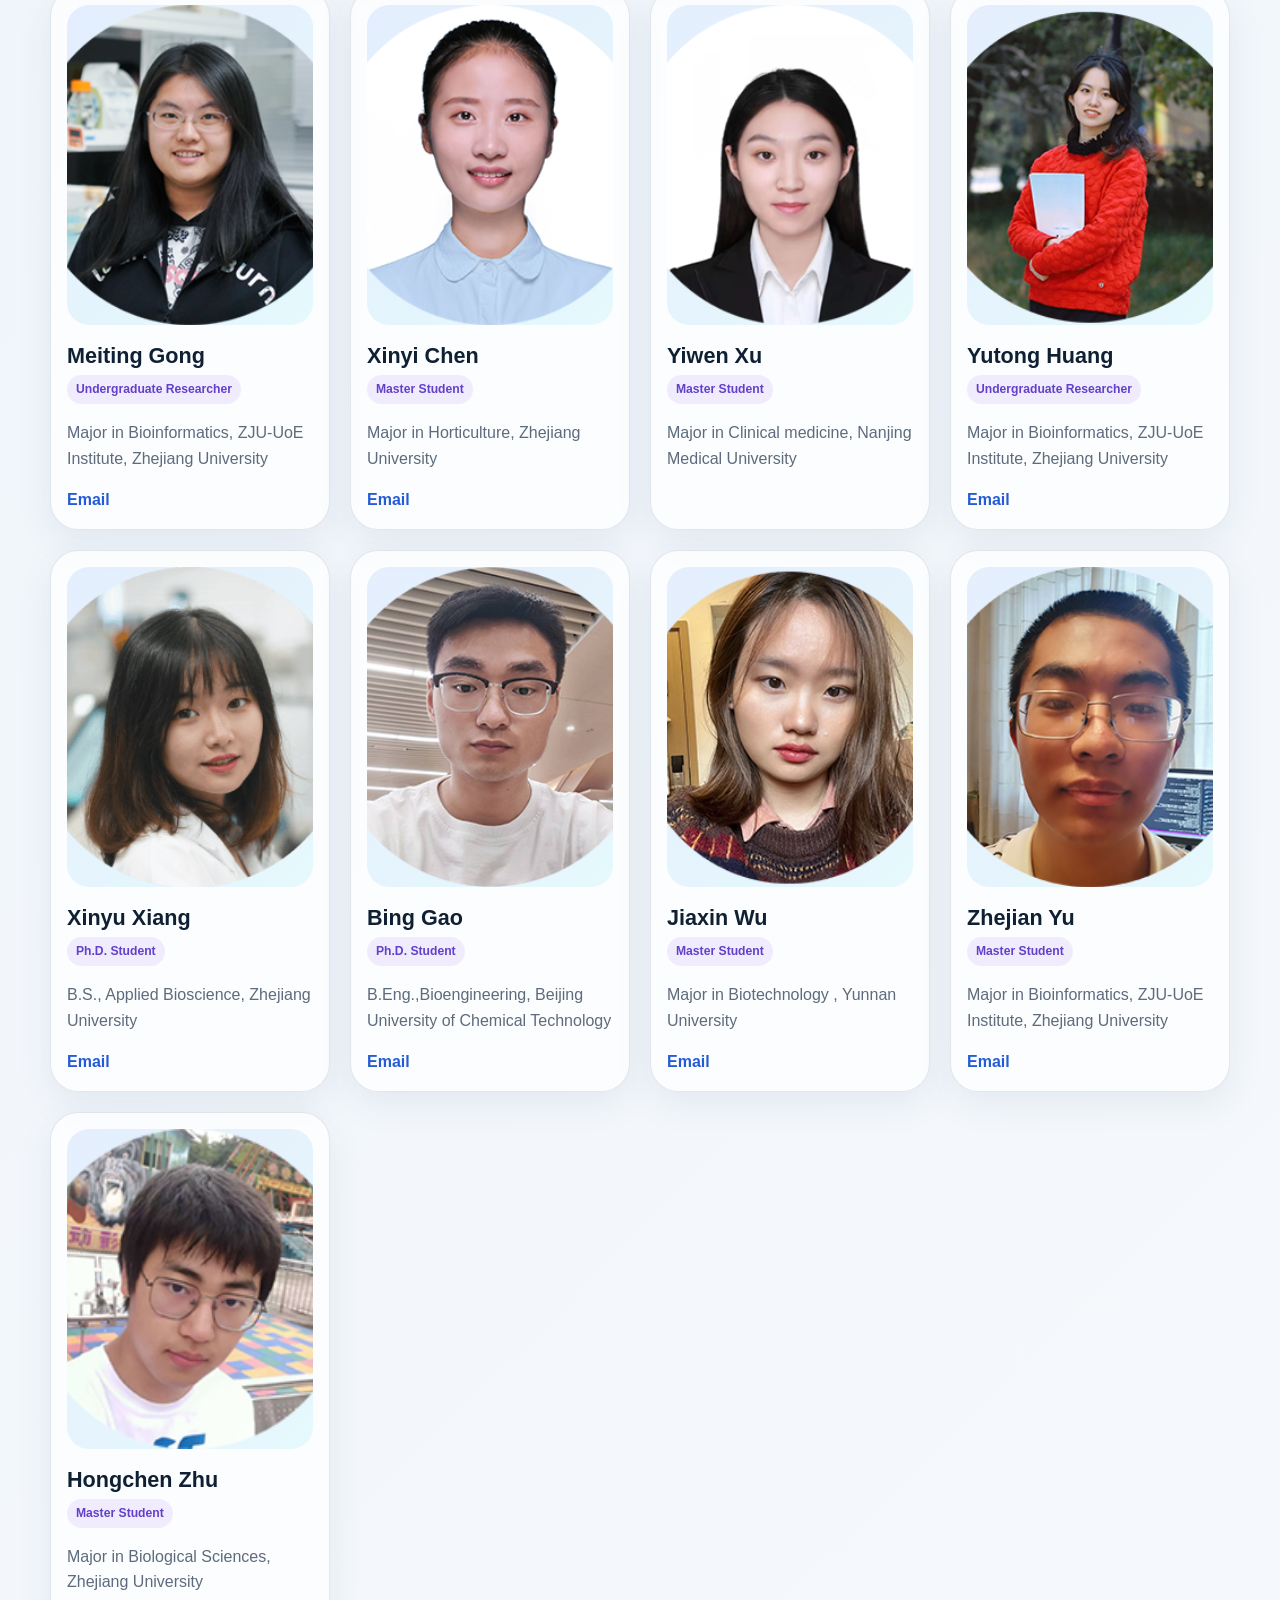
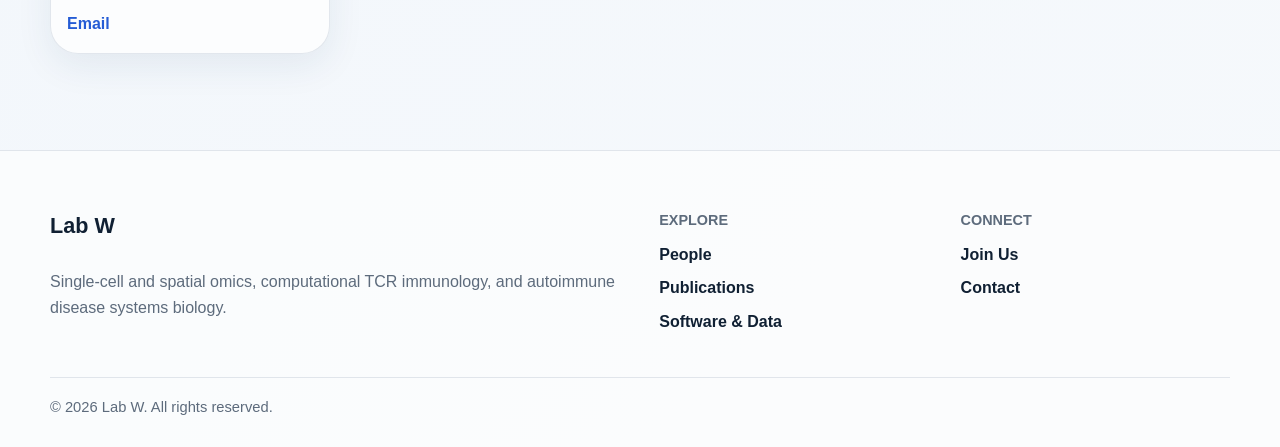
==== commit f090949d: "Update Webpage v2-homepage hero" ====
--- a/alumni.html
+++ b/alumni.html
@@ -11,7 +11,7 @@
   </head>
   <body data-page="alumni">
     <a class="skip-link" href="#main">Skip to content</a>
-    <header class="site-header" data-site-header><nav class="nav-shell labw-glass-subtle" aria-label="Main navigation"><a class="wordmark" href="index.html">Lab W</a><button class="nav-toggle" type="button" aria-label="Open navigation" aria-expanded="false" aria-controls="site-nav"><span></span><span></span><span></span></button><div class="site-nav" id="site-nav"><a href="index.html">Home</a><a href="research.html">Research</a><a href="people.html">People</a><a href="alumni.html">Alumni</a><a href="publications.html">Publications</a><a href="software.html">Software &amp; Data</a><a href="news.html">News</a><a href="life.html">Life @ Lab W</a><a href="join.html">Join Us</a><a href="contact.html">Contact</a></div></nav></header>
+    <header class="site-header" data-site-header><nav class="nav-shell labw-glass-subtle" aria-label="Main navigation"><a class="wordmark" href="index.html" aria-label="Lab W home"><img class="wordmark-logo" src="img/labw_logo_black_home_1_transparent.png" alt="Lab W"></a><button class="nav-toggle" type="button" aria-label="Open navigation" aria-expanded="false" aria-controls="site-nav"><span></span><span></span><span></span></button><div class="site-nav" id="site-nav"><a href="index.html">Home</a><a href="research.html">Research</a><a href="people.html">People</a><a href="alumni.html">Alumni</a><a href="publications.html">Publications</a><a href="software.html">Software &amp; Data</a><a href="news.html">News</a><a href="life.html">Life @ Lab W</a><a href="join.html">Join Us</a><a href="contact.html">Contact</a></div></nav></header>
     <main id="main">
       <section class="page-hero section-band"><div class="container narrow"><p class="eyebrow">Alumni</p><h1>Former members of Lab W.</h1><p>Alumni are separated from current members so the People page stays focused and easy to maintain.</p></div></section>
       <section class="section-band"><div class="container"><div class="section-heading"><h2>Former Members</h2><p>Current positions are shown only when they were present in the legacy website content.</p></div><div id="alumni-list" class="people-grid"><p class="fallback">Loading alumni...</p></div></div></section>
--- a/css/labw-modern.css
+++ b/css/labw-modern.css
@@ -149,18 +149,18 @@
   position: sticky;
   top: 0;
   z-index: 50;
-  padding: 16px 0;
+  padding: 12px 0;
 }
 
 .nav-shell {
   width: min(1220px, calc(100% - 32px));
   margin-inline: auto;
-  min-height: 64px;
-  padding: 10px 12px 10px 18px;
+  min-height: 58px;
+  padding: 6px 10px 6px 14px;
   border-radius: var(--labw-radius-pill);
   display: flex;
   align-items: center;
-  gap: 18px;
+  gap: 14px;
 }
 
 .wordmark,
@@ -171,8 +171,16 @@
 
 .wordmark {
   flex: 0 0 auto;
-  font-size: 1.2rem;
-  padding: 0.6rem 0.7rem;
+  display: inline-flex;
+  align-items: center;
+  padding: 0.18rem 0.45rem;
+}
+
+.wordmark-logo {
+  width: auto;
+  height: 44px;
+  max-width: 184px;
+  object-fit: contain;
 }
 
 .site-nav {
@@ -185,10 +193,10 @@
 
 .site-nav a {
   border-radius: var(--labw-radius-pill);
-  padding: 0.58rem 0.75rem;
+  padding: 0.46rem 0.72rem;
   color: rgba(16, 32, 51, 0.72);
-  font-size: 0.91rem;
-  font-weight: 650;
+  font-size: 0.98rem;
+  font-weight: 680;
   white-space: nowrap;
   transition: background-color 180ms ease, color 180ms ease, transform 180ms ease;
 }
@@ -234,30 +242,37 @@
 }
 
 .hero {
+  position: relative;
   min-height: calc(100vh - 96px);
   display: grid;
   align-items: center;
   padding-top: 56px;
   overflow: hidden;
+  background: #f7f9fc;
 }
 
 .hero-bg {
   position: absolute;
-  inset: -80px 0 auto 0;
-  height: 760px;
+  inset: 0;
+  z-index: 1;
   pointer-events: none;
   background:
-    linear-gradient(120deg, rgba(59,130,246,0.13), rgba(34,211,238,0.1) 42%, rgba(139,92,246,0.1)),
-    linear-gradient(180deg, rgba(255,255,255,0.95), rgba(247,249,252,0));
-  clip-path: polygon(0 0, 100% 0, 100% 82%, 0 100%);
+    linear-gradient(90deg, rgba(247,249,252,0.96) 0%, rgba(247,249,252,0.86) 34%, rgba(247,249,252,0.38) 62%, rgba(247,249,252,0.14) 100%),
+    linear-gradient(180deg, rgba(247,249,252,0.78) 0%, rgba(247,249,252,0.2) 45%, rgba(247,249,252,0.92) 100%),
+    radial-gradient(circle at 18% 28%, rgba(255,255,255,0.72), transparent 34%);
 }
 
 .hero-grid {
   position: relative;
+  z-index: 2;
   display: grid;
   grid-template-columns: minmax(0, 1fr) minmax(360px, 0.82fr);
   align-items: center;
   gap: 56px;
+}
+
+.hero-copy {
+  max-width: 760px;
 }
 
 .eyebrow,
@@ -415,6 +430,37 @@
 .panel-one { top: 30%; right: 8%; }
 .panel-two { bottom: 9%; left: 10%; }
 
+.tcr-hero-background {
+  position: absolute;
+  inset: 0;
+  z-index: 0;
+  overflow: hidden;
+  pointer-events: none;
+  background-image: url("../video/tcr_hero_img.png");
+  background-size: cover;
+  background-position: center;
+}
+
+.tcr-hero-video {
+  position: absolute;
+  inset: 0;
+  width: 100%;
+  height: 100%;
+  object-fit: cover;
+  object-position: center;
+  transform: scale(1.02);
+  filter: saturate(1.04) contrast(1.02);
+}
+
+.tcr-hero-glass {
+  position: absolute;
+  inset: 0;
+  pointer-events: none;
+  background:
+    radial-gradient(circle at 74% 34%, rgba(255, 255, 255, 0.16), transparent 30%),
+    linear-gradient(135deg, rgba(255, 255, 255, 0.06), rgba(255, 255, 255, 0));
+}
+
 .section-heading {
   max-width: 820px;
   margin-bottom: 34px;
@@ -452,6 +498,7 @@
 .gallery-grid,
 .compact-grid,
 .join-grid,
+.explore-grid,
 .contact-grid,
 .research-related-grid {
   display: grid;
@@ -472,6 +519,7 @@
 .gallery-album,
 .gallery-item,
 .research-direction,
+.explore-card,
 .legacy-note,
 .people-preview,
 .join-preview,
@@ -486,11 +534,28 @@
 .news-card,
 .publication-card,
 .legacy-note,
+.about-panel,
 .people-preview,
 .join-preview,
 .join-grid > article,
 .contact-grid > article {
   padding: 28px;
+}
+
+.about-panel {
+  display: grid;
+  gap: 16px;
+}
+
+.about-panel p {
+  margin: 0;
+  color: var(--labw-muted);
+}
+
+.about-panel strong,
+.about-panel a {
+  color: #255cd5;
+  font-weight: 760;
 }
 
 .feature-card {
@@ -693,6 +758,47 @@
   grid-template-columns: repeat(2, minmax(0, 1fr));
 }
 
+.explore-grid {
+  grid-template-columns: repeat(2, minmax(0, 1fr));
+}
+
+.explore-card {
+  overflow: hidden;
+}
+
+.explore-card img {
+  width: 100%;
+  aspect-ratio: 16 / 10;
+  object-fit: cover;
+  background: var(--labw-bg-soft);
+}
+
+.explore-card > div {
+  padding: 24px;
+}
+
+.explore-card h3 {
+  margin: 0 0 10px;
+  font-size: 1.35rem;
+  line-height: 1.2;
+}
+
+.explore-card p {
+  margin: 0;
+  color: var(--labw-muted);
+}
+
+.explore-card .check-list {
+  margin-top: 18px;
+}
+
+.home-links {
+  display: flex;
+  flex-wrap: wrap;
+  gap: 12px;
+  margin-top: 28px;
+}
+
 .mini-list {
   display: grid;
   gap: 12px;
@@ -939,8 +1045,8 @@
 
 @media (max-width: 1120px) {
   .site-nav a {
-    padding-inline: 0.55rem;
-    font-size: 0.86rem;
+    padding-inline: 0.48rem;
+    font-size: 0.9rem;
   }
 
   .hero-grid {
@@ -991,6 +1097,11 @@
     min-height: 44px;
     padding: 0.76rem 0.85rem;
     font-size: 1rem;
+  }
+
+  .wordmark-logo {
+    height: 38px;
+    max-width: 158px;
   }
 
   .feature-grid.three,
@@ -998,6 +1109,7 @@
   .news-grid,
   .publication-preview,
   .compact-grid,
+  .explore-grid,
   .research-related-grid,
   .join-grid,
   .contact-grid {
@@ -1038,7 +1150,8 @@
 
   .hero {
     min-height: auto;
-    padding-top: 42px;
+    padding-top: 72px;
+    padding-bottom: 72px;
   }
 
   .hero h1 {
@@ -1105,6 +1218,16 @@
 }
 
 @media (prefers-reduced-motion: reduce) {
+  .tcr-hero-video {
+    display: none;
+  }
+
+  .tcr-hero-background {
+    background-image: url("../video/tcr_hero_img.png");
+    background-size: cover;
+    background-position: center;
+  }
+
   *,
   *::before,
   *::after {
